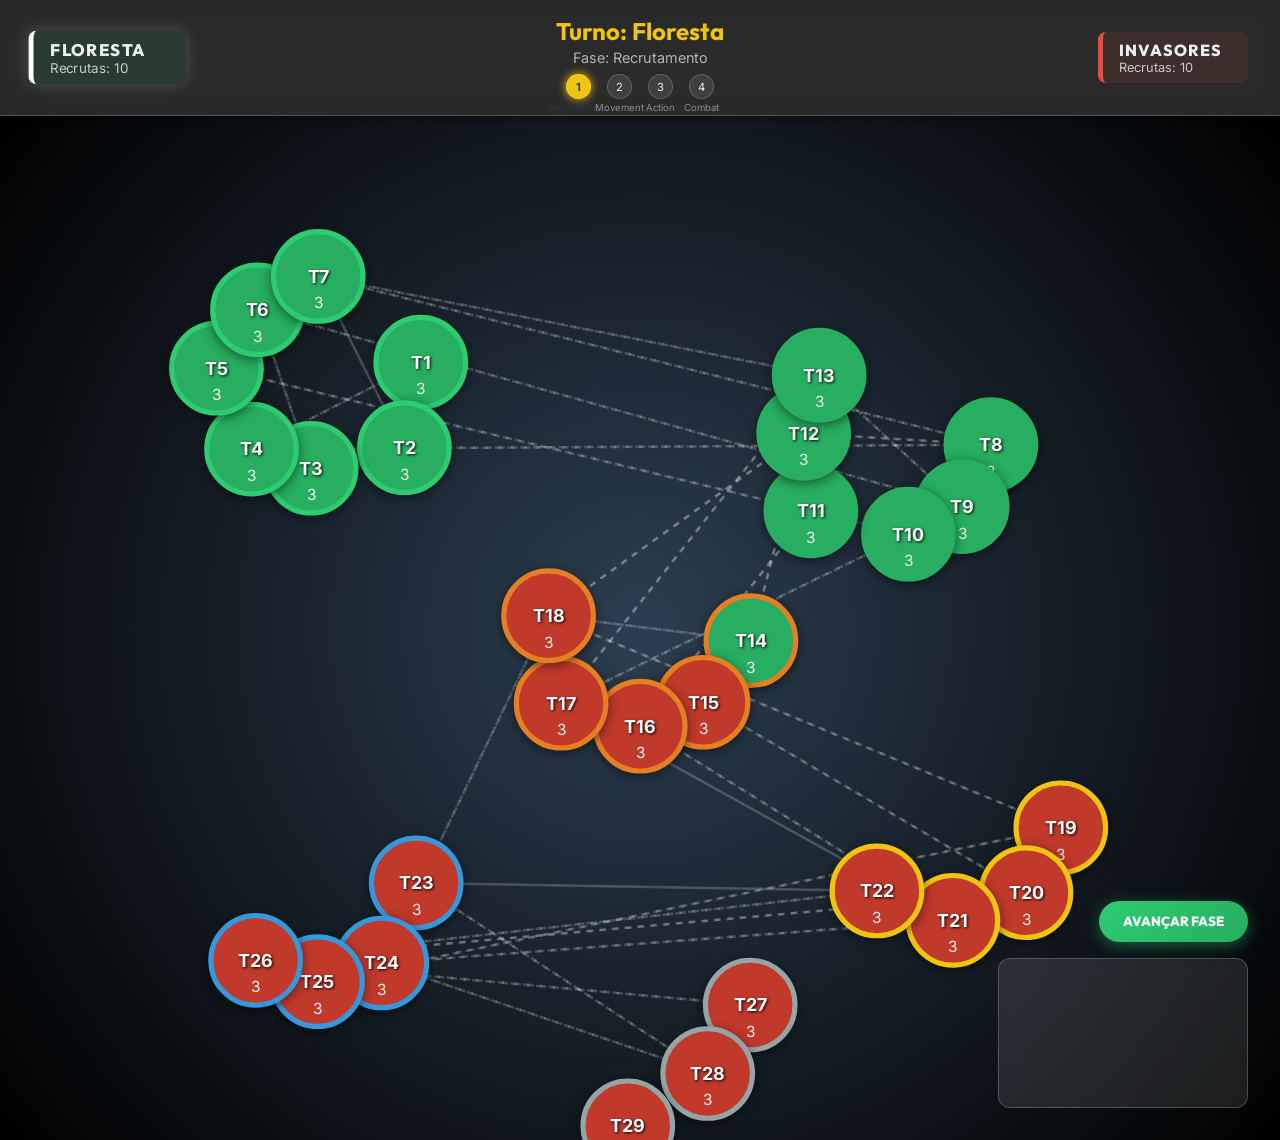
==== docs/index.html @ 579e7820 "sv vegra" ====
<!DOCTYPE html>
<html lang="pt-BR">
<head>
    <meta charset="UTF-8">
    <meta name="viewport" content="width=device-width, initial-scale=1.0">
    <title>GDD - O Desafio da Floresta vs. Invasores</title>
    <link rel="stylesheet" href="style.css">
    <link rel="preconnect" href="https://fonts.googleapis.com">
    <link rel="preconnect" href="https://fonts.gstatic.com" crossorigin>
    <link href="https://fonts.googleapis.com/css2?family=Inter:wght@400;700&family=Outfit:wght@500;800&display=swap" rel="stylesheet">
</head>
<body>
    <div id="game-container">
        <!-- Header: Turn & Phase Stats -->
        <header id="game-header">
            <div class="faction-banner forest">
                <span class="faction-name">Floresta</span>
                <span class="faction-resources" id="forest-resources">Recrutas: 0</span>
            </div>
            
            <div id="turn-indicator">
                <h1 id="current-faction">Turno: Floresta</h1>
                <p id="current-phase">Fase: Recrutamento</p>
                <div id="phase-stepper">
                    <span class="step active" data-phase="Recruitment">1</span>
                    <span class="step" data-phase="Movement">2</span>
                    <span class="step" data-phase="Action">3</span>
                    <span class="step" data-phase="Combat">4</span>
                </div>
            </div>

            <div class="faction-banner invaders">
                <span class="faction-name">Invasores</span>
                <span class="faction-resources" id="invader-resources">Recrutas: 0</span>
            </div>
        </header>

        <!-- Main Board Area -->
        <main id="board-area">
            <svg id="game-map" viewBox="0 0 1000 800" preserveAspectRatio="xMidYMid meet">
                <!-- SVG map content will be generated by JS or defined here -->
                <defs>
                    <filter id="shadow">
                        <feDropShadow dx="0" dy="2" stdDeviation="3" flood-opacity="0.3"/>
                    </filter>
                    <linearGradient id="amazon-grad" x1="0%" y1="0%" x2="100%" y2="100%">
                        <stop offset="0%" style="stop-color:#2ecc71;stop-opacity:1" />
                        <stop offset="100%" style="stop-color:#27ae60;stop-opacity:1" />
                    </linearGradient>
                </defs>
                <g id="territory-connections"></g>
                <g id="territories-layer"></g>
                <g id="stats-layer"></g>
            </svg>

            <!-- Control Panel Overlays -->
            <div id="ui-overlay">
                <button id="scorched-earth-btn" class="primary-btn invader hidden">Extração de Madeira</button>
                <button id="next-phase-btn" class="primary-btn">Avançar Fase</button>
                <div id="action-log"></div>
            </div>
        </main>

        <!-- Dice Tray -->
        <aside id="dice-tray" class="hidden">
            <div class="dice-container">
                <div id="player-dice" class="dice-group"></div>
                <div id="enemy-dice" class="dice-group"></div>
            </div>
            <button id="roll-dice-btn" class="roll-btn">Rolar Dados</button>
        </aside>

        <!-- Modals for Cards, Quiz, Combat -->
        <div id="modal-container" class="modal-backdrop hidden">
            <div class="modal-content">
                <header class="modal-header">
                    <h2 id="modal-title">Evento Especial</h2>
                </header>
                <div id="modal-body"></div>
                <footer class="modal-footer">
                    <button id="modal-close-btn" class="modal-btn">Fechar</button>
                </footer>
            </div>
        </div>
    </div>

    <!-- Script imports -->
    <script src="gameState.js" type="module"></script>
    <script src="mapLogic.js" type="module"></script>
    <script src="combatSystem.js" type="module"></script>
    <script src="cardEvents.js" type="module"></script>
    <script src="main.js" type="module"></script>
</body>
</html>
---- docs/style.css ----
:root {
    --forest-primary: #2ecc71;
    --forest-secondary: #27ae60;
    --invader-primary: #e74c3c;
    --invader-secondary: #c0392b;
    --bg-dark: #121212;
    --bg-glass: rgba(255, 255, 255, 0.1);
    --border-glass: rgba(255, 255, 255, 0.2);
    --accent: #f1c40f;
    --text-light: #ecf0f1;
    --text-dark: #2c3e50;
    --shadow: 0 4px 6px rgba(0, 0, 0, 0.3);
    --amazon-color: #2ecc71;
    --atlantic-color: #27ae60;
    --cerrado-color: #e67e22;
    --caatinga-color: #f1c40f;
    --pantanal-color: #3498db;
    --rocky-color: #95a5a6;
}

* {
    box-sizing: border-box;
    margin: 0;
    padding: 0;
}

body {
    background-color: var(--bg-dark);
    color: var(--text-light);
    font-family: 'Inter', sans-serif;
    overflow: hidden;
    height: 100vh;
    width: 100vw;
}

h1, h2 {
    font-family: 'Outfit', sans-serif;
}

#game-container {
    display: grid;
    grid-template-rows: auto 1fr auto;
    height: 100%;
}

/* Header & Turn Info */
#game-header {
    background: var(--bg-glass);
    backdrop-filter: blur(10px);
    border-bottom: 1px solid var(--border-glass);
    display: flex;
    justify-content: space-between;
    align-items: center;
    padding: 1rem 2rem;
    z-index: 100;
    box-shadow: var(--shadow);
}

.faction-banner {
    display: flex;
    flex-direction: column;
    padding: 0.5rem 1rem;
    border-radius: 8px;
    width: 150px;
    transition: all 0.3s ease;
}

.faction-banner.forest { border-left: 5px solid var(--forest-primary); background: rgba(46, 204, 113, 0.1); }
.faction-banner.invaders { border-left: 5px solid var(--invader-primary); background: rgba(231, 76, 60, 0.1); }

.faction-banner.active {
    transform: scale(1.05);
    box-shadow: 0 0 15px rgba(255,255,255,0.2);
    border-color: #fff;
}

.faction-name { font-weight: 800; font-family: 'Outfit'; text-transform: uppercase; letter-spacing: 1px; }
.faction-resources { font-size: 0.8rem; opacity: 0.8; }

#turn-indicator {
    text-align: center;
    flex-grow: 1;
}

#current-faction { font-size: 1.5rem; color: var(--accent); margin-bottom: 0.2rem; }
#current-phase { font-size: 0.9rem; font-weight: normal; opacity: 0.7; }

#phase-stepper {
    display: flex;
    justify-content: center;
    gap: 1rem;
    margin-top: 0.5rem;
}

.step {
    width: 25px;
    height: 25px;
    border-radius: 50%;
    background: var(--bg-glass);
    border: 1px solid var(--border-glass);
    display: flex;
    align-items: center;
    justify-content: center;
    font-size: 0.7rem;
    position: relative;
    cursor: default;
}

.step.active {
    background: var(--accent);
    color: var(--text-dark);
    font-weight: bold;
    box-shadow: 0 0 10px var(--accent);
}

.step::after {
    content: attr(data-phase);
    position: absolute;
    bottom: -15px;
    font-size: 0.6rem;
    white-space: nowrap;
    opacity: 0.5;
}

/* Map Area */
#board-area {
    position: relative;
    width: 100%;
    height: 100%;
    background: radial-gradient(circle, #2c3e50, #000);
}

#game-map {
    width: 100%;
    height: 100%;
    display: block;
}

.territory {
    transition: all 0.2s ease;
    cursor: pointer;
    filter: drop-shadow(0 2px 4px rgba(0,0,0,0.5));
}

.territory:hover {
    transform: scale(1.02);
    filter: drop-shadow(0 4px 8px rgba(0,0,0,0.7));
}

.territory-label {
    fill: white;
    font-size: 14px;
    font-weight: bold;
    text-shadow: 1px 1px 3px rgba(0,0,0,1);
    pointer-events: none;
}

.territory-count {
    font-size: 12px;
    fill: #ecf0f1;
    pointer-events: none;
}

.connection-line {
    fill: none;
    stroke: rgba(255,255,255,0.2);
    stroke-width: 2;
    stroke-dasharray: 5, 5;
}

/* UI Overlay */
#ui-overlay {
    position: absolute;
    bottom: 2rem;
    right: 2rem;
    display: flex;
    flex-direction: column;
    gap: 1rem;
    align-items: flex-end;
}

.primary-btn {
    background: linear-gradient(135deg, var(--forest-primary), var(--forest-secondary));
    border: none;
    color: white;
    padding: 0.8rem 1.5rem;
    border-radius: 50px;
    font-weight: 800;
    font-family: 'Outfit';
    cursor: pointer;
    box-shadow: 0 4px 15px rgba(46, 204, 113, 0.4);
    transition: all 0.3s ease;
    text-transform: uppercase;
}

.primary-btn:hover {
    transform: translateY(-3px);
    box-shadow: 0 6px 20px rgba(46, 204, 113, 0.6);
}

.primary-btn.invader {
    background: linear-gradient(135deg, var(--invader-primary), var(--invader-secondary));
    box-shadow: 0 4px 15px rgba(231, 76, 60, 0.4);
}

#action-log {
    background: var(--bg-glass);
    border: 1px solid var(--border-glass);
    border-radius: 12px;
    padding: 1rem;
    width: 250px;
    height: 150px;
    overflow-y: auto;
    font-size: 0.85rem;
    backdrop-filter: blur(5px);
}

.log-entry { margin-bottom: 0.5rem; border-bottom: 1px solid rgba(255,255,255,0.05); padding-bottom: 0.2rem; }

/* Modals */
.modal-backdrop {
    position: fixed;
    top: 0;
    left: 0;
    width: 100vw;
    height: 100vh;
    background: rgba(0, 0, 0, 0.85);
    display: flex;
    align-items: center;
    justify-content: center;
    z-index: 1000;
}

.modal-content {
    background: #1e272e;
    border: 2px solid var(--accent);
    border-radius: 20px;
    padding: 2rem;
    max-width: 500px;
    width: 90%;
    box-shadow: 0 0 50px rgba(241, 196, 15, 0.2);
    text-align: center;
}

.modal-header h2 { font-size: 2rem; margin-bottom: 1rem; color: var(--accent); }
.modal-body { margin-bottom: 2rem; line-height: 1.6; }
.modal-footer button { padding: 0.8rem 2rem; border-radius: 10px; border: none; background: var(--accent); font-weight: bold; cursor: pointer; }

/* Dice tray */
#dice-tray {
    position: absolute;
    top: 50%;
    left: 50%;
    transform: translate(-50%, -50%);
    background: rgba(0,0,0,0.9);
    padding: 3rem;
    border-radius: 30px;
    display: flex;
    flex-direction: column;
    gap: 2rem;
    z-index: 1000;
}

.dice-container { display: flex; gap: 3rem; }
.dice-group { display: flex; gap: 1rem; }
.die {
    width: 60px;
    height: 60px;
    background: white;
    color: black;
    border-radius: 10px;
    display: flex;
    align-items: center;
    justify-content: center;
    font-size: 2rem;
    font-weight: 800;
    box-shadow: 0 4px 0 #bdc3c7;
}

.die.forest { background: var(--forest-primary); color: white; }
.die.invader { background: var(--invader-primary); color: white; }

.hidden { display: none !important; }

/* Biome Styles */
.biome-amazon { fill: var(--amazon-color); stroke: var(--forest-primary); stroke-width: 4; }
.biome-atlantic { fill: var(--atlantic-color); stroke: var(--forest-secondary); stroke-width: 3; }
.biome-cerrado { fill: var(--cerrado-color); stroke: #d35400; stroke-width: 2; }
.biome-caatinga { fill: var(--caatinga-color); stroke: #f39c12; stroke-width: 2; }
.biome-pantanal { fill: var(--pantanal-color); stroke: #2980b9; stroke-width: 4; }
.biome-rocky { fill: var(--rocky-color); stroke: #7f8c8d; stroke-width: 3; }
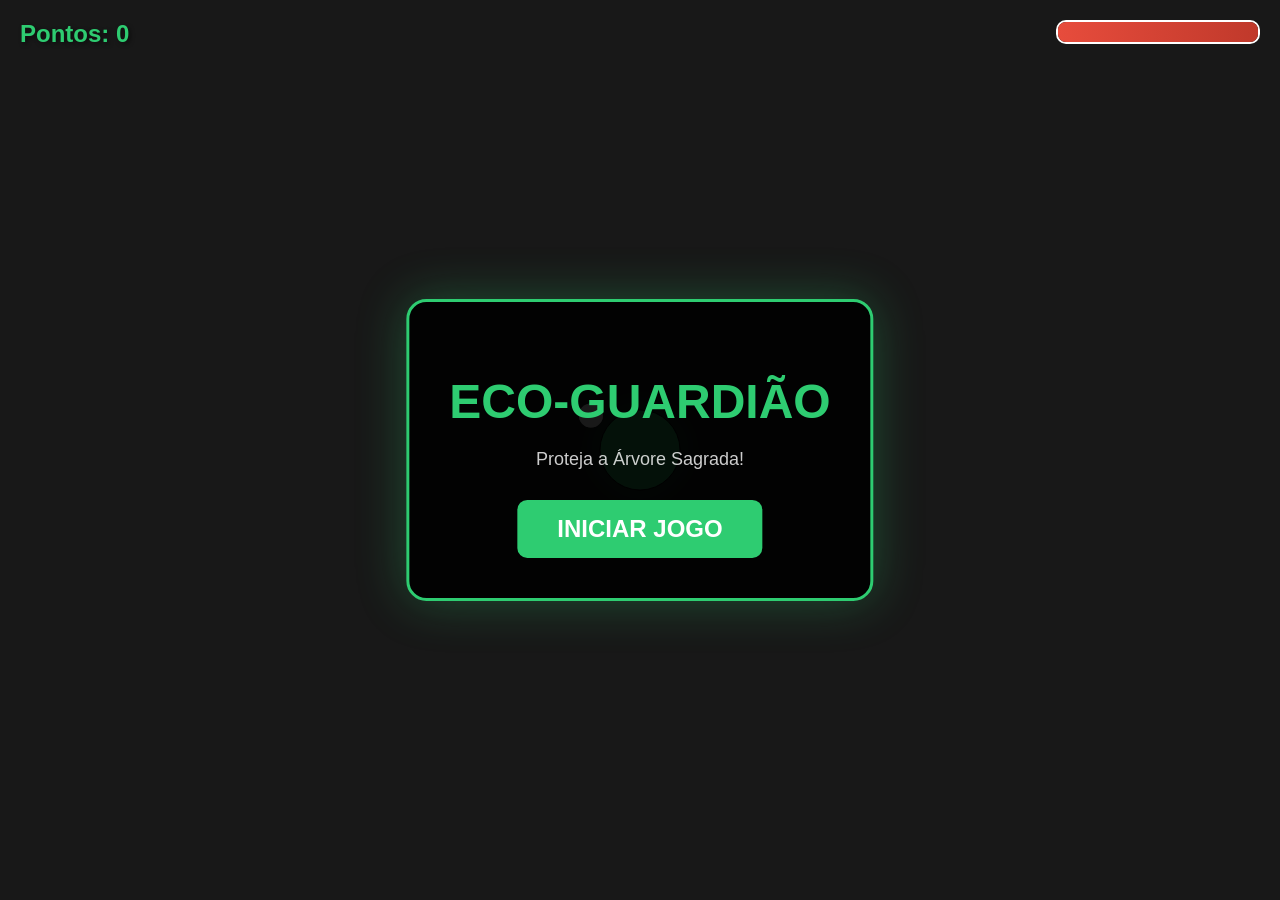
==== commit 70585206: "dfjhf" ====
--- a/docs/index.html
+++ b/docs/index.html
@@ -3,92 +3,23 @@
 <head>
     <meta charset="UTF-8">
     <meta name="viewport" content="width=device-width, initial-scale=1.0">
-    <title>GDD - O Desafio da Floresta vs. Invasores</title>
+    <title>Eco-Guardião: Defesa da Floresta</title>
     <link rel="stylesheet" href="style.css">
-    <link rel="preconnect" href="https://fonts.googleapis.com">
-    <link rel="preconnect" href="https://fonts.gstatic.com" crossorigin>
-    <link href="https://fonts.googleapis.com/css2?family=Inter:wght@400;700&family=Outfit:wght@500;800&display=swap" rel="stylesheet">
 </head>
 <body>
-    <div id="game-container">
-        <!-- Header: Turn & Phase Stats -->
-        <header id="game-header">
-            <div class="faction-banner forest">
-                <span class="faction-name">Floresta</span>
-                <span class="faction-resources" id="forest-resources">Recrutas: 0</span>
-            </div>
-            
-            <div id="turn-indicator">
-                <h1 id="current-faction">Turno: Floresta</h1>
-                <p id="current-phase">Fase: Recrutamento</p>
-                <div id="phase-stepper">
-                    <span class="step active" data-phase="Recruitment">1</span>
-                    <span class="step" data-phase="Movement">2</span>
-                    <span class="step" data-phase="Action">3</span>
-                    <span class="step" data-phase="Combat">4</span>
-                </div>
-            </div>
-
-            <div class="faction-banner invaders">
-                <span class="faction-name">Invasores</span>
-                <span class="faction-resources" id="invader-resources">Recrutas: 0</span>
-            </div>
-        </header>
-
-        <!-- Main Board Area -->
-        <main id="board-area">
-            <svg id="game-map" viewBox="0 0 1000 800" preserveAspectRatio="xMidYMid meet">
-                <!-- SVG map content will be generated by JS or defined here -->
-                <defs>
-                    <filter id="shadow">
-                        <feDropShadow dx="0" dy="2" stdDeviation="3" flood-opacity="0.3"/>
-                    </filter>
-                    <linearGradient id="amazon-grad" x1="0%" y1="0%" x2="100%" y2="100%">
-                        <stop offset="0%" style="stop-color:#2ecc71;stop-opacity:1" />
-                        <stop offset="100%" style="stop-color:#27ae60;stop-opacity:1" />
-                    </linearGradient>
-                </defs>
-                <g id="territory-connections"></g>
-                <g id="territories-layer"></g>
-                <g id="stats-layer"></g>
-            </svg>
-
-            <!-- Control Panel Overlays -->
-            <div id="ui-overlay">
-                <button id="scorched-earth-btn" class="primary-btn invader hidden">Extração de Madeira</button>
-                <button id="next-phase-btn" class="primary-btn">Avançar Fase</button>
-                <div id="action-log"></div>
-            </div>
-        </main>
-
-        <!-- Dice Tray -->
-        <aside id="dice-tray" class="hidden">
-            <div class="dice-container">
-                <div id="player-dice" class="dice-group"></div>
-                <div id="enemy-dice" class="dice-group"></div>
-            </div>
-            <button id="roll-dice-btn" class="roll-btn">Rolar Dados</button>
-        </aside>
-
-        <!-- Modals for Cards, Quiz, Combat -->
-        <div id="modal-container" class="modal-backdrop hidden">
-            <div class="modal-content">
-                <header class="modal-header">
-                    <h2 id="modal-title">Evento Especial</h2>
-                </header>
-                <div id="modal-body"></div>
-                <footer class="modal-footer">
-                    <button id="modal-close-btn" class="modal-btn">Fechar</button>
-                </footer>
-            </div>
-        </div>
+    <div id="game-ui">
+        <div id="score">Pontos: 0</div>
+        <div id="health-bar"><div id="health-fill"></div></div>
     </div>
 
-    <!-- Script imports -->
-    <script src="gameState.js" type="module"></script>
-    <script src="mapLogic.js" type="module"></script>
-    <script src="combatSystem.js" type="module"></script>
-    <script src="cardEvents.js" type="module"></script>
-    <script src="main.js" type="module"></script>
+    <canvas id="gameCanvas"></canvas>
+
+    <div id="overlay">
+        <h1 id="title">ECO-GUARDIÃO</h1>
+        <p id="message">Proteja a Árvore Sagrada!</p>
+        <button id="start-btn">INICIAR JOGO</button>
+    </div>
+
+    <script src="script.js"></script>
 </body>
 </html>
--- a/docs/style.css
+++ b/docs/style.css
@@ -1,291 +1,77 @@
-:root {
-    --forest-primary: #2ecc71;
-    --forest-secondary: #27ae60;
-    --invader-primary: #e74c3c;
-    --invader-secondary: #c0392b;
-    --bg-dark: #121212;
-    --bg-glass: rgba(255, 255, 255, 0.1);
-    --border-glass: rgba(255, 255, 255, 0.2);
-    --accent: #f1c40f;
-    --text-light: #ecf0f1;
-    --text-dark: #2c3e50;
-    --shadow: 0 4px 6px rgba(0, 0, 0, 0.3);
-    --amazon-color: #2ecc71;
-    --atlantic-color: #27ae60;
-    --cerrado-color: #e67e22;
-    --caatinga-color: #f1c40f;
-    --pantanal-color: #3498db;
-    --rocky-color: #95a5a6;
+body, html {
+    margin: 0;
+    padding: 0;
+    overflow: hidden;
+    background-color: #1a1a1a;
+    font-family: 'Segoe UI', Tahoma, Geneva, Verdana, sans-serif;
+    color: white;
 }
 
-* {
-    box-sizing: border-box;
-    margin: 0;
-    padding: 0;
-}
-
-body {
-    background-color: var(--bg-dark);
-    color: var(--text-light);
-    font-family: 'Inter', sans-serif;
-    overflow: hidden;
-    height: 100vh;
-    width: 100vw;
-}
-
-h1, h2 {
-    font-family: 'Outfit', sans-serif;
-}
-
-#game-container {
-    display: grid;
-    grid-template-rows: auto 1fr auto;
-    height: 100%;
-}
-
-/* Header & Turn Info */
-#game-header {
-    background: var(--bg-glass);
-    backdrop-filter: blur(10px);
-    border-bottom: 1px solid var(--border-glass);
-    display: flex;
-    justify-content: space-between;
-    align-items: center;
-    padding: 1rem 2rem;
-    z-index: 100;
-    box-shadow: var(--shadow);
-}
-
-.faction-banner {
-    display: flex;
-    flex-direction: column;
-    padding: 0.5rem 1rem;
-    border-radius: 8px;
-    width: 150px;
-    transition: all 0.3s ease;
-}
-
-.faction-banner.forest { border-left: 5px solid var(--forest-primary); background: rgba(46, 204, 113, 0.1); }
-.faction-banner.invaders { border-left: 5px solid var(--invader-primary); background: rgba(231, 76, 60, 0.1); }
-
-.faction-banner.active {
-    transform: scale(1.05);
-    box-shadow: 0 0 15px rgba(255,255,255,0.2);
-    border-color: #fff;
-}
-
-.faction-name { font-weight: 800; font-family: 'Outfit'; text-transform: uppercase; letter-spacing: 1px; }
-.faction-resources { font-size: 0.8rem; opacity: 0.8; }
-
-#turn-indicator {
-    text-align: center;
-    flex-grow: 1;
-}
-
-#current-faction { font-size: 1.5rem; color: var(--accent); margin-bottom: 0.2rem; }
-#current-phase { font-size: 0.9rem; font-weight: normal; opacity: 0.7; }
-
-#phase-stepper {
-    display: flex;
-    justify-content: center;
-    gap: 1rem;
-    margin-top: 0.5rem;
-}
-
-.step {
-    width: 25px;
-    height: 25px;
-    border-radius: 50%;
-    background: var(--bg-glass);
-    border: 1px solid var(--border-glass);
-    display: flex;
-    align-items: center;
-    justify-content: center;
-    font-size: 0.7rem;
-    position: relative;
-    cursor: default;
-}
-
-.step.active {
-    background: var(--accent);
-    color: var(--text-dark);
-    font-weight: bold;
-    box-shadow: 0 0 10px var(--accent);
-}
-
-.step::after {
-    content: attr(data-phase);
-    position: absolute;
-    bottom: -15px;
-    font-size: 0.6rem;
-    white-space: nowrap;
-    opacity: 0.5;
-}
-
-/* Map Area */
-#board-area {
-    position: relative;
-    width: 100%;
-    height: 100%;
-    background: radial-gradient(circle, #2c3e50, #000);
-}
-
-#game-map {
-    width: 100%;
-    height: 100%;
+#gameCanvas {
     display: block;
 }
 
-.territory {
-    transition: all 0.2s ease;
-    cursor: pointer;
-    filter: drop-shadow(0 2px 4px rgba(0,0,0,0.5));
+#game-ui {
+    position: absolute;
+    top: 20px;
+    left: 20px;
+    right: 20px;
+    display: flex;
+    justify-content: space-between;
+    pointer-events: none;
+    z-index: 100;
 }
 
-.territory:hover {
-    transform: scale(1.02);
-    filter: drop-shadow(0 4px 8px rgba(0,0,0,0.7));
+#score {
+    font-size: 24px;
+    font-weight: bold;
+    color: #2ecc71;
+    text-shadow: 2px 2px 4px rgba(0,0,0,0.5);
 }
 
-.territory-label {
-    fill: white;
-    font-size: 14px;
-    font-weight: bold;
-    text-shadow: 1px 1px 3px rgba(0,0,0,1);
-    pointer-events: none;
+#health-bar {
+    width: 200px;
+    height: 20px;
+    background: #444;
+    border-radius: 10px;
+    overflow: hidden;
+    border: 2px solid white;
 }
 
-.territory-count {
-    font-size: 12px;
-    fill: #ecf0f1;
-    pointer-events: none;
+#health-fill {
+    width: 100%;
+    height: 100%;
+    background: linear-gradient(90deg, #e74c3c, #c0392b);
+    transition: width 0.3s ease;
 }
 
-.connection-line {
-    fill: none;
-    stroke: rgba(255,255,255,0.2);
-    stroke-width: 2;
-    stroke-dasharray: 5, 5;
-}
-
-/* UI Overlay */
-#ui-overlay {
-    position: absolute;
-    bottom: 2rem;
-    right: 2rem;
-    display: flex;
-    flex-direction: column;
-    gap: 1rem;
-    align-items: flex-end;
-}
-
-.primary-btn {
-    background: linear-gradient(135deg, var(--forest-primary), var(--forest-secondary));
-    border: none;
-    color: white;
-    padding: 0.8rem 1.5rem;
-    border-radius: 50px;
-    font-weight: 800;
-    font-family: 'Outfit';
-    cursor: pointer;
-    box-shadow: 0 4px 15px rgba(46, 204, 113, 0.4);
-    transition: all 0.3s ease;
-    text-transform: uppercase;
-}
-
-.primary-btn:hover {
-    transform: translateY(-3px);
-    box-shadow: 0 6px 20px rgba(46, 204, 113, 0.6);
-}
-
-.primary-btn.invader {
-    background: linear-gradient(135deg, var(--invader-primary), var(--invader-secondary));
-    box-shadow: 0 4px 15px rgba(231, 76, 60, 0.4);
-}
-
-#action-log {
-    background: var(--bg-glass);
-    border: 1px solid var(--border-glass);
-    border-radius: 12px;
-    padding: 1rem;
-    width: 250px;
-    height: 150px;
-    overflow-y: auto;
-    font-size: 0.85rem;
-    backdrop-filter: blur(5px);
-}
-
-.log-entry { margin-bottom: 0.5rem; border-bottom: 1px solid rgba(255,255,255,0.05); padding-bottom: 0.2rem; }
-
-/* Modals */
-.modal-backdrop {
-    position: fixed;
-    top: 0;
-    left: 0;
-    width: 100vw;
-    height: 100vh;
-    background: rgba(0, 0, 0, 0.85);
-    display: flex;
-    align-items: center;
-    justify-content: center;
-    z-index: 1000;
-}
-
-.modal-content {
-    background: #1e272e;
-    border: 2px solid var(--accent);
-    border-radius: 20px;
-    padding: 2rem;
-    max-width: 500px;
-    width: 90%;
-    box-shadow: 0 0 50px rgba(241, 196, 15, 0.2);
-    text-align: center;
-}
-
-.modal-header h2 { font-size: 2rem; margin-bottom: 1rem; color: var(--accent); }
-.modal-body { margin-bottom: 2rem; line-height: 1.6; }
-.modal-footer button { padding: 0.8rem 2rem; border-radius: 10px; border: none; background: var(--accent); font-weight: bold; cursor: pointer; }
-
-/* Dice tray */
-#dice-tray {
+#overlay {
     position: absolute;
     top: 50%;
     left: 50%;
     transform: translate(-50%, -50%);
+    text-align: center;
     background: rgba(0,0,0,0.9);
-    padding: 3rem;
-    border-radius: 30px;
-    display: flex;
-    flex-direction: column;
-    gap: 2rem;
-    z-index: 1000;
+    padding: 40px;
+    border-radius: 20px;
+    border: 3px solid #2ecc71;
+    z-index: 200;
+    box-shadow: 0 0 50px rgba(46, 204, 113, 0.3);
 }
 
-.dice-container { display: flex; gap: 3rem; }
-.dice-group { display: flex; gap: 1rem; }
-.die {
-    width: 60px;
-    height: 60px;
-    background: white;
-    color: black;
+#title { font-size: 48px; color: #2ecc71; margin-bottom: 20px; text-transform: uppercase; }
+#message { font-size: 18px; margin-bottom: 30px; opacity: 0.8; }
+
+#start-btn {
+    padding: 15px 40px;
+    font-size: 24px;
+    background: #2ecc71;
+    color: white;
+    border: none;
     border-radius: 10px;
-    display: flex;
-    align-items: center;
-    justify-content: center;
-    font-size: 2rem;
-    font-weight: 800;
-    box-shadow: 0 4px 0 #bdc3c7;
+    cursor: pointer;
+    font-weight: bold;
+    transition: all 0.3s ease;
 }
 
-.die.forest { background: var(--forest-primary); color: white; }
-.die.invader { background: var(--invader-primary); color: white; }
-
-.hidden { display: none !important; }
-
-/* Biome Styles */
-.biome-amazon { fill: var(--amazon-color); stroke: var(--forest-primary); stroke-width: 4; }
-.biome-atlantic { fill: var(--atlantic-color); stroke: var(--forest-secondary); stroke-width: 3; }
-.biome-cerrado { fill: var(--cerrado-color); stroke: #d35400; stroke-width: 2; }
-.biome-caatinga { fill: var(--caatinga-color); stroke: #f39c12; stroke-width: 2; }
-.biome-pantanal { fill: var(--pantanal-color); stroke: #2980b9; stroke-width: 4; }
-.biome-rocky { fill: var(--rocky-color); stroke: #7f8c8d; stroke-width: 3; }
+#start-btn:hover { background: #27ae60; transform: scale(1.1); }
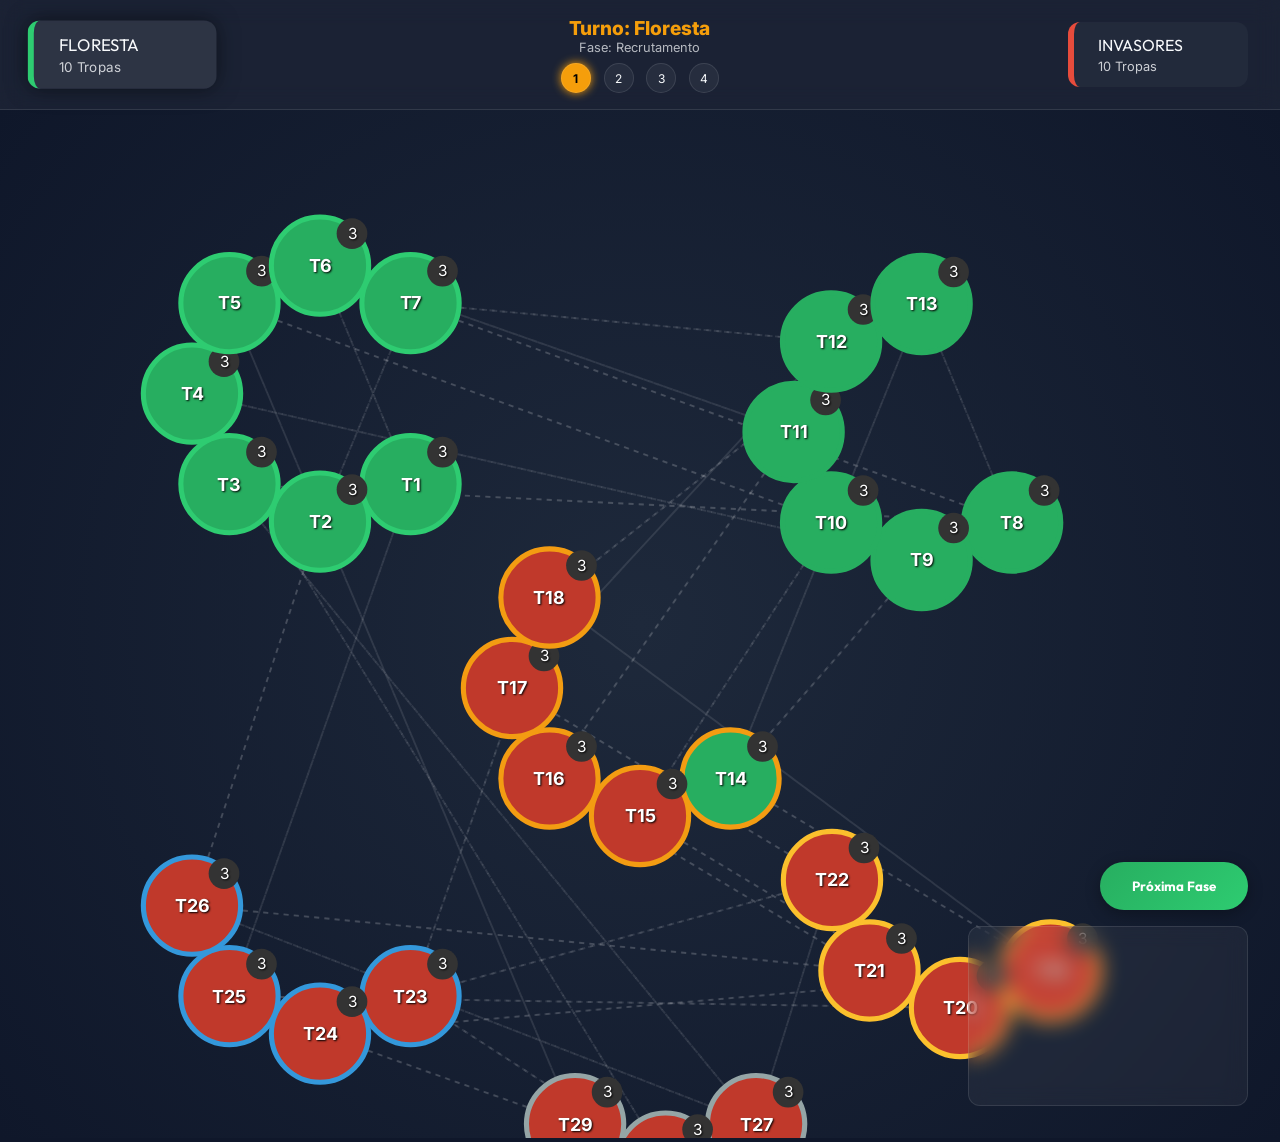
==== commit 09b33276: "fwag" ====
--- a/docs/index.html
+++ b/docs/index.html
@@ -3,21 +3,65 @@
 <head>
     <meta charset="UTF-8">
     <meta name="viewport" content="width=device-width, initial-scale=1.0">
-    <title>Eco-Guardião: Defesa da Floresta</title>
+    <title>Biomas em Guerra: Floresta vs Invasores</title>
     <link rel="stylesheet" href="style.css">
+    <link rel="preconnect" href="https://fonts.googleapis.com">
+    <link rel="preconnect" href="https://fonts.gstatic.com" crossorigin>
+    <link href="https://fonts.googleapis.com/css2?family=Inter:wght@400;700&family=Outfit:wght@500;800&display=swap" rel="stylesheet">
 </head>
 <body>
-    <div id="game-ui">
-        <div id="score">Pontos: 0</div>
-        <div id="health-bar"><div id="health-fill"></div></div>
-    </div>
+    <div id="game-container">
+        <!-- HUD Superior -->
+        <header id="game-header">
+            <div class="faction-card forest" id="forest-hud">
+                <span class="faction-label">Floresta</span>
+                <span class="resource-count" id="forest-res">10 Tropas</span>
+            </div>
+            
+            <div id="phase-control">
+                <div id="turn-display">Turno: <span id="current-faction">Floresta</span></div>
+                <div id="phase-display">Fase: <span id="current-phase">Recrutamento</span></div>
+                <div id="phase-steps">
+                    <div class="step active" data-id="RECRUIT">1</div>
+                    <div class="step" data-id="MOVE">2</div>
+                    <div class="step" data-id="EVENT">3</div>
+                    <div class="step" data-id="COMBAT">4</div>
+                </div>
+            </div>
 
-    <canvas id="gameCanvas"></canvas>
+            <div class="faction-card invaders" id="invader-hud">
+                <span class="faction-label">Invasores</span>
+                <span class="resource-count" id="invader-res">10 Tropas</span>
+            </div>
+        </header>
 
-    <div id="overlay">
-        <h1 id="title">ECO-GUARDIÃO</h1>
-        <p id="message">Proteja a Árvore Sagrada!</p>
-        <button id="start-btn">INICIAR JOGO</button>
+        <!-- Área do Mapa -->
+        <main id="board-area">
+            <svg id="game-map" viewBox="0 0 1000 800" preserveAspectRatio="xMidYMid meet">
+                <g id="links-layer"></g>
+                <g id="territories-layer"></g>
+            </svg>
+
+            <!-- Painel de Ações -->
+            <div id="action-panel">
+                <div id="move-dice" class="dice-box hidden">
+                    <span id="dice-val">?</span>
+                    <p>Movimentos</p>
+                </div>
+                <button id="next-btn" class="main-btn">Próxima Fase</button>
+                <button id="special-btn" class="main-btn invader hidden">Extração de Madeira</button>
+                <div id="log"></div>
+            </div>
+        </main>
+
+        <!-- Modais -->
+        <div id="modal-overlay" class="hidden">
+            <div id="modal-content">
+                <h2 id="modal-title">Evento</h2>
+                <div id="modal-body"></div>
+                <button id="modal-close" class="modal-btn">Fechar</button>
+            </div>
+        </div>
     </div>
 
     <script src="script.js"></script>
--- a/docs/style.css
+++ b/docs/style.css
@@ -1,77 +1,128 @@
-body, html {
-    margin: 0;
-    padding: 0;
-    overflow: hidden;
-    background-color: #1a1a1a;
-    font-family: 'Segoe UI', Tahoma, Geneva, Verdana, sans-serif;
-    color: white;
+:root {
+    --forest: #2ecc71;
+    --forest-dark: #27ae60;
+    --invader: #e74c3c;
+    --invader-dark: #c0392b;
+    --bg: #0f172a;
+    --glass: rgba(255, 255, 255, 0.05);
+    --border: rgba(255, 255, 255, 0.1);
+    --accent: #f59e0b;
+    --txt: #f8fafc;
 }
 
-#gameCanvas {
-    display: block;
+* { box-sizing: border-box; margin: 0; padding: 0; }
+body {
+    background-color: var(--bg);
+    color: var(--txt);
+    font-family: 'Inter', sans-serif;
+    overflow: hidden;
+    height: 100vh;
+    width: 100vw;
 }
 
-#game-ui {
-    position: absolute;
-    top: 20px;
-    left: 20px;
-    right: 20px;
+h1, h2, .faction-label { font-family: 'Outfit', sans-serif; text-transform: uppercase; }
+
+#game-container { display: grid; grid-template-rows: auto 1fr; height: 100%; }
+
+/* Header & HUD */
+#game-header {
+    background: var(--glass);
+    backdrop-filter: blur(12px);
+    border-bottom: 1px solid var(--border);
+    padding: 1rem 2rem;
     display: flex;
     justify-content: space-between;
-    pointer-events: none;
+    align-items: center;
     z-index: 100;
 }
 
-#score {
-    font-size: 24px;
-    font-weight: bold;
-    color: #2ecc71;
-    text-shadow: 2px 2px 4px rgba(0,0,0,0.5);
-}
-
-#health-bar {
-    width: 200px;
-    height: 20px;
-    background: #444;
-    border-radius: 10px;
-    overflow: hidden;
-    border: 2px solid white;
-}
-
-#health-fill {
-    width: 100%;
-    height: 100%;
-    background: linear-gradient(90deg, #e74c3c, #c0392b);
-    transition: width 0.3s ease;
-}
-
-#overlay {
-    position: absolute;
-    top: 50%;
-    left: 50%;
-    transform: translate(-50%, -50%);
-    text-align: center;
-    background: rgba(0,0,0,0.9);
-    padding: 40px;
-    border-radius: 20px;
-    border: 3px solid #2ecc71;
-    z-index: 200;
-    box-shadow: 0 0 50px rgba(46, 204, 113, 0.3);
-}
-
-#title { font-size: 48px; color: #2ecc71; margin-bottom: 20px; text-transform: uppercase; }
-#message { font-size: 18px; margin-bottom: 30px; opacity: 0.8; }
-
-#start-btn {
-    padding: 15px 40px;
-    font-size: 24px;
-    background: #2ecc71;
-    color: white;
-    border: none;
-    border-radius: 10px;
-    cursor: pointer;
-    font-weight: bold;
+.faction-card {
+    padding: 0.8rem 1.5rem;
+    border-radius: 12px;
+    border-left: 6px solid #666;
+    background: rgba(255,255,255,0.03);
+    min-width: 180px;
     transition: all 0.3s ease;
 }
 
-#start-btn:hover { background: #27ae60; transform: scale(1.1); }
+.faction-card.forest { border-color: var(--forest); }
+.faction-card.invaders { border-color: var(--invader); }
+.faction-card.active { transform: scale(1.05); background: rgba(255,255,255,0.08); box-shadow: 0 0 20px rgba(0,0,0,0.5); }
+
+.resource-count { display: block; font-size: 0.8rem; opacity: 0.8; margin-top: 4px; }
+
+#phase-control { text-align: center; }
+#turn-display { font-size: 1.2rem; font-weight: 800; color: var(--accent); }
+#phase-display { font-size: 0.8rem; opacity: 0.7; margin-bottom: 8px; }
+
+#phase-steps { display: flex; gap: 0.8rem; justify-content: center; }
+.step {
+    width: 30px; height: 30px; border-radius: 50%;
+    background: var(--glass); border: 1px solid var(--border);
+    display: flex; align-items: center; justify-content: center;
+    font-size: 0.75rem; transition: all 0.3s;
+}
+.step.active { background: var(--accent); color: #000; font-weight: bold; box-shadow: 0 0 10px var(--accent); }
+
+/* Map Area */
+#board-area { position: relative; background: radial-gradient(circle at center, #1e293b, #0f172a); }
+#game-map { width: 100%; height: 100%; }
+
+.territory { cursor: pointer; transition: transform 0.2s; transition: stroke-width 0.2s; }
+.territory:hover { transform: scale(1.02); filter: brightness(1.2); }
+.territory.selected circle { stroke: #fff; stroke-width: 8; }
+
+.biome-label { fill: white; font-weight: bold; pointer-events: none; font-size: 14px; text-shadow: 1px 1px 2px #000; }
+.troop-label { fill: #fff; font-size: 12px; pointer-events: none; text-shadow: 1px 1px 2px #000; }
+
+.link { stroke: rgba(255,255,255,0.1); stroke-width: 1.5; stroke-dasharray: 4, 4; }
+
+/* Control Panel */
+#action-panel {
+    position: absolute; bottom: 2rem; right: 2rem;
+    display: flex; flex-direction: column; gap: 1rem; align-items: flex-end;
+}
+
+.main-btn {
+    padding: 1rem 2rem; border-radius: 50px; border: none;
+    font-family: 'Outfit'; font-weight: bold; color: white;
+    cursor: pointer; box-shadow: 0 4px 15px rgba(0,0,0,0.3); transition: 0.2s;
+}
+#next-btn { background: linear-gradient(135deg, var(--forest-dark), var(--forest)); }
+#next-btn.invader { background: linear-gradient(135deg, var(--invader-dark), var(--invader)); }
+#next-btn:active { transform: scale(0.95); }
+
+#special-btn { background: linear-gradient(135deg, #444, #222); border: 1px solid #666; }
+
+#log {
+    width: 280px; height: 180px; background: var(--glass);
+    border: 1px solid var(--border); border-radius: 12px;
+    padding: 0.8rem; overflow-y: auto; font-size: 0.8rem; color: #cbd5e1;
+    backdrop-filter: blur(10px);
+}
+.log-item { margin-bottom: 0.4rem; border-bottom: 1px solid rgba(255,255,255,0.05); padding-bottom: 2px; }
+
+#move-dice {
+    background: #fff; color: #000; border-radius: 10px; width: 60px; height: 60px;
+    display: flex; flex-direction: column; align-items: center; justify-content: center;
+    font-family: 'Outfit'; border: 2px solid var(--accent);
+}
+#dice-val { font-size: 1.5rem; font-weight: 800; }
+#move-dice p { font-size: 0.5rem; text-transform: uppercase; }
+
+/* Modal */
+#modal-overlay {
+    position: fixed; top: 0; left: 0; width: 100%; height: 100%;
+    background: rgba(0,0,0,0.8); z-index: 1000;
+    display: flex; align-items: center; justify-content: center;
+}
+#modal-content {
+    background: #1e293b; border: 2px solid var(--accent); border-radius: 20px;
+    padding: 2.5rem; max-width: 450px; width: 90%; text-align: center;
+}
+.modal-btn {
+    margin-top: 2rem; padding: 0.8rem 2.5rem; background: var(--accent); 
+    border: none; border-radius: 8px; font-weight: bold; cursor: pointer;
+}
+
+.hidden { display: none !important; }
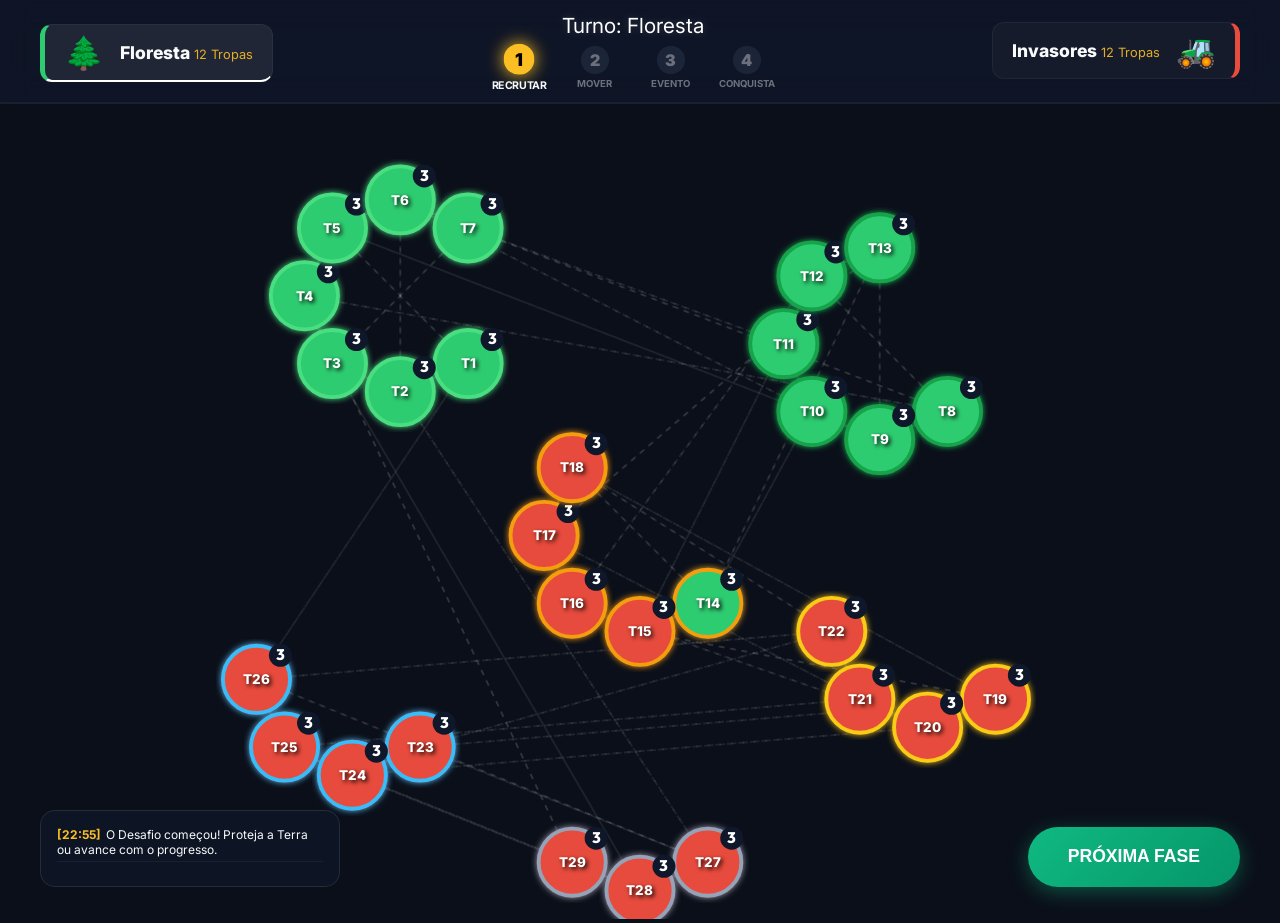
==== commit ae1e8355: "GA" ====
--- a/docs/index.html
+++ b/docs/index.html
@@ -3,7 +3,7 @@
 <head>
     <meta charset="UTF-8">
     <meta name="viewport" content="width=device-width, initial-scale=1.0">
-    <title>Biomas em Guerra: Floresta vs Invasores</title>
+    <title>Biomas em Guerra: Floresta vs Invasores (PRO)</title>
     <link rel="stylesheet" href="style.css">
     <link rel="preconnect" href="https://fonts.googleapis.com">
     <link rel="preconnect" href="https://fonts.gstatic.com" crossorigin>
@@ -11,55 +11,102 @@
 </head>
 <body>
     <div id="game-container">
-        <!-- HUD Superior -->
+        <!-- HUD Premium -->
         <header id="game-header">
-            <div class="faction-card forest" id="forest-hud">
-                <span class="faction-label">Floresta</span>
-                <span class="resource-count" id="forest-res">10 Tropas</span>
+            <div class="faction-panel forest" id="forest-hud">
+                <div class="faction-icon">🌲</div>
+                <div class="faction-info">
+                    <span class="faction-label">Floresta</span>
+                    <span class="resource-count" id="forest-res">10 Tropas</span>
+                </div>
             </div>
             
-            <div id="phase-control">
-                <div id="turn-display">Turno: <span id="current-faction">Floresta</span></div>
-                <div id="phase-display">Fase: <span id="current-phase">Recrutamento</span></div>
-                <div id="phase-steps">
-                    <div class="step active" data-id="RECRUIT">1</div>
-                    <div class="step" data-id="MOVE">2</div>
-                    <div class="step" data-id="EVENT">3</div>
-                    <div class="step" data-id="COMBAT">4</div>
+            <div id="phase-stepper">
+                <div id="turn-title">Turno: <span id="current-faction">Floresta</span></div>
+                <div class="steps-row">
+                    <div class="step-box" data-id="RECRUIT">
+                        <span class="step-num">1</span>
+                        <span class="step-name">Recrutar</span>
+                    </div>
+                    <div class="step-box" data-id="MOVE">
+                        <span class="step-num">2</span>
+                        <span class="step-name">Mover</span>
+                    </div>
+                    <div class="step-box" data-id="EVENT">
+                        <span class="step-num">3</span>
+                        <span class="step-name">Evento</span>
+                    </div>
+                    <div class="step-box" data-id="COMBAT">
+                        <span class="step-num">4</span>
+                        <span class="step-name">Conquista</span>
+                    </div>
                 </div>
             </div>
 
-            <div class="faction-card invaders" id="invader-hud">
-                <span class="faction-label">Invasores</span>
-                <span class="resource-count" id="invader-res">10 Tropas</span>
+            <div class="faction-panel invaders" id="invader-hud">
+                <div class="faction-info align-right">
+                    <span class="faction-label">Invasores</span>
+                    <span class="resource-count" id="invader-res">10 Tropas</span>
+                </div>
+                <div class="faction-icon">🚜</div>
             </div>
         </header>
 
-        <!-- Área do Mapa -->
-        <main id="board-area">
-            <svg id="game-map" viewBox="0 0 1000 800" preserveAspectRatio="xMidYMid meet">
+        <!-- Board -->
+        <main id="board">
+            <svg id="game-map" viewBox="0 0 1000 850" preserveAspectRatio="xMidYMid meet">
+                <defs>
+                   <filter id="glow">
+                        <feGaussianBlur stdDeviation="3.5" result="coloredBlur"/>
+                        <feMerge><feMergeNode in="coloredBlur"/><feMergeNode in="SourceGraphic"/></feMerge>
+                    </filter>
+                </defs>
                 <g id="links-layer"></g>
                 <g id="territories-layer"></g>
             </svg>
 
-            <!-- Painel de Ações -->
-            <div id="action-panel">
-                <div id="move-dice" class="dice-box hidden">
-                    <span id="dice-val">?</span>
-                    <p>Movimentos</p>
+            <!-- Floating UI -->
+            <div id="controls">
+                <div id="dice-display" class="hidden">
+                    <div class="dice d6" id="d6-visual">?</div>
+                    <span>Movimentos</span>
                 </div>
-                <button id="next-btn" class="main-btn">Próxima Fase</button>
-                <button id="special-btn" class="main-btn invader hidden">Extração de Madeira</button>
-                <div id="log"></div>
+                <button id="next-btn" class="glow-btn">PRÓXIMA FASE</button>
+                <button id="scorched-btn" class="action-btn hidden">🚜 Extração de Madeira</button>
             </div>
+
+            <div id="console-log"></div>
         </main>
 
-        <!-- Modais -->
-        <div id="modal-overlay" class="hidden">
-            <div id="modal-content">
-                <h2 id="modal-title">Evento</h2>
-                <div id="modal-body"></div>
-                <button id="modal-close" class="modal-btn">Fechar</button>
+        <!-- Battle Tray Overlay -->
+        <div id="battle-overlay" class="hidden">
+            <div class="battle-card">
+                <h2>COMBATE EM <span id="target-name">...</span></h2>
+                <div class="battle-arena">
+                    <div class="combatant forest">
+                        <h3>Floresta</h3>
+                        <div id="forest-dice" class="dice-set"></div>
+                    </div>
+                    <div class="vs">VS</div>
+                    <div class="combatant invaders">
+                        <h3>Invasores</h3>
+                        <div id="invader-dice" class="dice-set"></div>
+                    </div>
+                </div>
+                <div id="battle-result">Clique para rolar!</div>
+                <button id="roll-battle-btn" class="modal-btn">Rolar Dados</button>
+            </div>
+        </div>
+
+        <!-- Cards & Events Modal -->
+        <div id="event-overlay" class="hidden">
+            <div id="event-card">
+                <div id="event-content">
+                    <h2 id="event-title">Evento Sorte ou Revés</h2>
+                    <p id="event-text">Descrição do evento aqui.</p>
+                </div>
+                <div id="quiz-options" class="hidden"></div>
+                <button id="event-close-btn" class="modal-btn">Continuar</button>
             </div>
         </div>
     </div>
--- a/docs/style.css
+++ b/docs/style.css
@@ -1,128 +1,123 @@
 :root {
     --forest: #2ecc71;
-    --forest-dark: #27ae60;
+    --forest-glow: rgba(46, 204, 113, 0.4);
     --invader: #e74c3c;
-    --invader-dark: #c0392b;
-    --bg: #0f172a;
-    --glass: rgba(255, 255, 255, 0.05);
-    --border: rgba(255, 255, 255, 0.1);
-    --accent: #f59e0b;
-    --txt: #f8fafc;
+    --invader-glow: rgba(231, 76, 60, 0.4);
+    --bg: #0b0f19;
+    --card: rgba(30, 41, 59, 0.8);
+    --accent: #fbbf24;
 }
 
 * { box-sizing: border-box; margin: 0; padding: 0; }
 body {
     background-color: var(--bg);
-    color: var(--txt);
+    color: #f8fafc;
     font-family: 'Inter', sans-serif;
     overflow: hidden;
     height: 100vh;
-    width: 100vw;
 }
 
-h1, h2, .faction-label { font-family: 'Outfit', sans-serif; text-transform: uppercase; }
+h1,h2,h3 { font-family: 'Outfit'; text-transform: uppercase; letter-spacing: 1px; }
 
-#game-container { display: grid; grid-template-rows: auto 1fr; height: 100%; }
-
-/* Header & HUD */
+/* HUD Premium */
 #game-header {
-    background: var(--glass);
-    backdrop-filter: blur(12px);
-    border-bottom: 1px solid var(--border);
-    padding: 1rem 2rem;
-    display: flex;
-    justify-content: space-between;
-    align-items: center;
-    z-index: 100;
+    background: rgba(15, 23, 42, 0.8);
+    backdrop-filter: blur(15px);
+    border-bottom: 2px solid rgba(255,255,255,0.05);
+    display: flex; justify-content: space-between; align-items: center;
+    padding: 0.8rem 2.5rem; z-index: 100;
 }
 
-.faction-card {
-    padding: 0.8rem 1.5rem;
-    border-radius: 12px;
-    border-left: 6px solid #666;
-    background: rgba(255,255,255,0.03);
-    min-width: 180px;
-    transition: all 0.3s ease;
+.faction-panel {
+    display: flex; align-items: center; gap: 1rem;
+    padding: 0.5rem 1.2rem; border-radius: 12px;
+    background: rgba(255,255,255,0.03); border: 1px solid rgba(255,255,255,0.05);
+    min-width: 220px; transition: 0.4s;
+}
+.faction-panel.forest { border-left: 5px solid var(--forest); }
+.faction-panel.invaders { border-right: 5px solid var(--invader); }
+.faction-panel.active { background: rgba(255, 255, 255, 0.08); transform: translateY(2px); border-bottom: 2px solid #fff; }
+
+.faction-icon { font-size: 2rem; }
+.faction-label { font-weight: 800; font-size: 1.1rem; }
+.resource-count { font-size: 0.8rem; color: var(--accent); opacity: 0.9; }
+.align-right { text-align: right; }
+
+#phase-stepper { text-align: center; }
+#turn-title { font-size: 1.3rem; margin-bottom: 0.5rem; color: #fff; text-shadow: 0 0 10px rgba(255,255,255,0.2); }
+.steps-row { display: flex; gap: 1rem; }
+
+.step-box {
+    display: flex; flex-direction: column; align-items: center;
+    opacity: 0.4; transition: 0.3s; width: 60px;
+}
+.step-box.active { opacity: 1; transform: scale(1.1); }
+.step-num {
+    width: 28px; height: 28px; background: #334155; border-radius: 50%;
+    display: flex; align-items: center; justify-content: center; font-weight: 900;
+    margin-bottom: 4px; border: 2px solid transparent;
+}
+.step-box.active .step-num { background: var(--accent); color: #000; box-shadow: 0 0 15px var(--accent); }
+.step-name { font-size: 0.6rem; text-transform: uppercase; font-weight: 700; }
+
+/* Board */
+#board { position: relative; height: calc(100vh - 85px); }
+#game-map { width: 100%; height: 100%; }
+
+.territory { cursor: pointer; transition: 0.3s cubic-bezier(0.175, 0.885, 0.32, 1.275); }
+.territory:hover { transform: scale(1.05); filter: brightness(1.2); }
+.territory.selected circle { stroke: gold; stroke-width: 8; stroke-dasharray: 1000; animation: dash 2s linear infinite; }
+.territory.neighbor circle { stroke: rgba(255,255,255,0.6); stroke-width: 5; stroke-dasharray: 5,5; }
+
+.biome-label { fill: #fff; font-weight: 800; font-size: 14px; text-shadow: 2px 2px 4px #000; pointer-events: none; }
+.unit-badge { font-family: 'Outfit'; fill: #fff; font-weight: 800; pointer-events: none; font-size: 16px; }
+
+.line-connect { stroke: rgba(255,255,255,0.08); stroke-width: 2; stroke-dasharray: 6,6; }
+
+/* Controls */
+#controls { position: absolute; bottom: 2rem; right: 2.5rem; display: flex; flex-direction: column; gap: 1rem; align-items: flex-end; }
+.glow-btn {
+    padding: 1.2rem 2.5rem; border-radius: 50px; border: none; background: linear-gradient(135deg, #10b981, #059669);
+    color: white; font-weight: 900; font-size: 1.1rem; cursor: pointer;
+    box-shadow: 0 5px 20px rgba(16, 185, 129, 0.4); text-transform: uppercase;
+}
+.glow-btn.invader { background: linear-gradient(135deg, #ef4444, #dc2626); box-shadow: 0 5px 20px rgba(239, 68, 68, 0.4); }
+
+.action-btn { background: #334155; color: white; padding: 0.8rem 1.5rem; border-radius: 10px; border: 1px solid #475569; cursor: pointer; font-size: 0.8rem; }
+
+#dice-display { display: flex; flex-direction: column; align-items: center; background: #fff; color: #000; padding: 0.5rem; border-radius: 12px; border: 3px solid var(--accent); }
+.dice { font-size: 2rem; font-weight: 900; }
+
+#console-log {
+    position: absolute; bottom: 2rem; left: 2.5rem; width: 300px; max-height: 200px;
+    background: rgba(15, 23, 42, 0.7); border: 1px solid rgba(255,255,255,0.1);
+    border-radius: 15px; padding: 1rem; overflow-y: auto; font-size: 0.75rem; backdrop-filter: blur(10px);
+}
+.msg { margin-bottom: 0.5rem; border-bottom: 1px solid rgba(255,255,255,0.05); padding-bottom: 4px; }
+.msg-title { color: var(--accent); font-weight: bold; margin-right: 5px; }
+
+/* Overlays */
+#battle-overlay, #event-overlay {
+    position: fixed; top: 0; left: 0; width: 100%; height: 100%;
+    background: rgba(0,0,0,0.92); z-index: 1000; display: flex; align-items: center; justify-content: center;
+}
+.battle-card, #event-card {
+    background: #1e293b; border: 2px solid var(--accent); border-radius: 30px;
+    padding: 3rem; width: 90%; max-width: 600px; text-align: center;
+    box-shadow: 0 0 60px rgba(251, 191, 36, 0.2);
 }
 
-.faction-card.forest { border-color: var(--forest); }
-.faction-card.invaders { border-color: var(--invader); }
-.faction-card.active { transform: scale(1.05); background: rgba(255,255,255,0.08); box-shadow: 0 0 20px rgba(0,0,0,0.5); }
+.battle-arena { display: flex; justify-content: space-around; align-items: center; margin: 2rem 0; }
+.vs { font-size: 2rem; font-weight: 900; color: #fff; opacity: 0.5; }
+.dice-set { display: flex; gap: 0.5rem; margin-top: 1rem; justify-content: center; }
+.die { width: 50px; height: 50px; background: white; color: black; border-radius: 8px; display: flex; align-items: center; justify-content: center; font-size: 1.5rem; font-weight: 900; }
+.die.forest { background: var(--forest); color: white; }
+.die.invader { background: var(--invader); color: white; }
 
-.resource-count { display: block; font-size: 0.8rem; opacity: 0.8; margin-top: 4px; }
-
-#phase-control { text-align: center; }
-#turn-display { font-size: 1.2rem; font-weight: 800; color: var(--accent); }
-#phase-display { font-size: 0.8rem; opacity: 0.7; margin-bottom: 8px; }
-
-#phase-steps { display: flex; gap: 0.8rem; justify-content: center; }
-.step {
-    width: 30px; height: 30px; border-radius: 50%;
-    background: var(--glass); border: 1px solid var(--border);
-    display: flex; align-items: center; justify-content: center;
-    font-size: 0.75rem; transition: all 0.3s;
-}
-.step.active { background: var(--accent); color: #000; font-weight: bold; box-shadow: 0 0 10px var(--accent); }
-
-/* Map Area */
-#board-area { position: relative; background: radial-gradient(circle at center, #1e293b, #0f172a); }
-#game-map { width: 100%; height: 100%; }
-
-.territory { cursor: pointer; transition: transform 0.2s; transition: stroke-width 0.2s; }
-.territory:hover { transform: scale(1.02); filter: brightness(1.2); }
-.territory.selected circle { stroke: #fff; stroke-width: 8; }
-
-.biome-label { fill: white; font-weight: bold; pointer-events: none; font-size: 14px; text-shadow: 1px 1px 2px #000; }
-.troop-label { fill: #fff; font-size: 12px; pointer-events: none; text-shadow: 1px 1px 2px #000; }
-
-.link { stroke: rgba(255,255,255,0.1); stroke-width: 1.5; stroke-dasharray: 4, 4; }
-
-/* Control Panel */
-#action-panel {
-    position: absolute; bottom: 2rem; right: 2rem;
-    display: flex; flex-direction: column; gap: 1rem; align-items: flex-end;
-}
-
-.main-btn {
-    padding: 1rem 2rem; border-radius: 50px; border: none;
-    font-family: 'Outfit'; font-weight: bold; color: white;
-    cursor: pointer; box-shadow: 0 4px 15px rgba(0,0,0,0.3); transition: 0.2s;
-}
-#next-btn { background: linear-gradient(135deg, var(--forest-dark), var(--forest)); }
-#next-btn.invader { background: linear-gradient(135deg, var(--invader-dark), var(--invader)); }
-#next-btn:active { transform: scale(0.95); }
-
-#special-btn { background: linear-gradient(135deg, #444, #222); border: 1px solid #666; }
-
-#log {
-    width: 280px; height: 180px; background: var(--glass);
-    border: 1px solid var(--border); border-radius: 12px;
-    padding: 0.8rem; overflow-y: auto; font-size: 0.8rem; color: #cbd5e1;
-    backdrop-filter: blur(10px);
-}
-.log-item { margin-bottom: 0.4rem; border-bottom: 1px solid rgba(255,255,255,0.05); padding-bottom: 2px; }
-
-#move-dice {
-    background: #fff; color: #000; border-radius: 10px; width: 60px; height: 60px;
-    display: flex; flex-direction: column; align-items: center; justify-content: center;
-    font-family: 'Outfit'; border: 2px solid var(--accent);
-}
-#dice-val { font-size: 1.5rem; font-weight: 800; }
-#move-dice p { font-size: 0.5rem; text-transform: uppercase; }
-
-/* Modal */
-#modal-overlay {
-    position: fixed; top: 0; left: 0; width: 100%; height: 100%;
-    background: rgba(0,0,0,0.8); z-index: 1000;
-    display: flex; align-items: center; justify-content: center;
-}
-#modal-content {
-    background: #1e293b; border: 2px solid var(--accent); border-radius: 20px;
-    padding: 2.5rem; max-width: 450px; width: 90%; text-align: center;
-}
-.modal-btn {
-    margin-top: 2rem; padding: 0.8rem 2.5rem; background: var(--accent); 
-    border: none; border-radius: 8px; font-weight: bold; cursor: pointer;
-}
+#quiz-options { display: grid; grid-template-columns: 1fr 1fr; gap: 1rem; margin-top: 2rem; }
+.quiz-btn { padding: 1rem; background: #334155; border: 1px solid #475569; border-radius: 8px; color: white; cursor: pointer; transition: 0.2s; }
+.quiz-btn:hover { background: var(--accent); color: #000; }
 
 .hidden { display: none !important; }
+
+@keyframes dash { from { stroke-dashoffset: 1000; } to { stroke-dashoffset: 0; } }
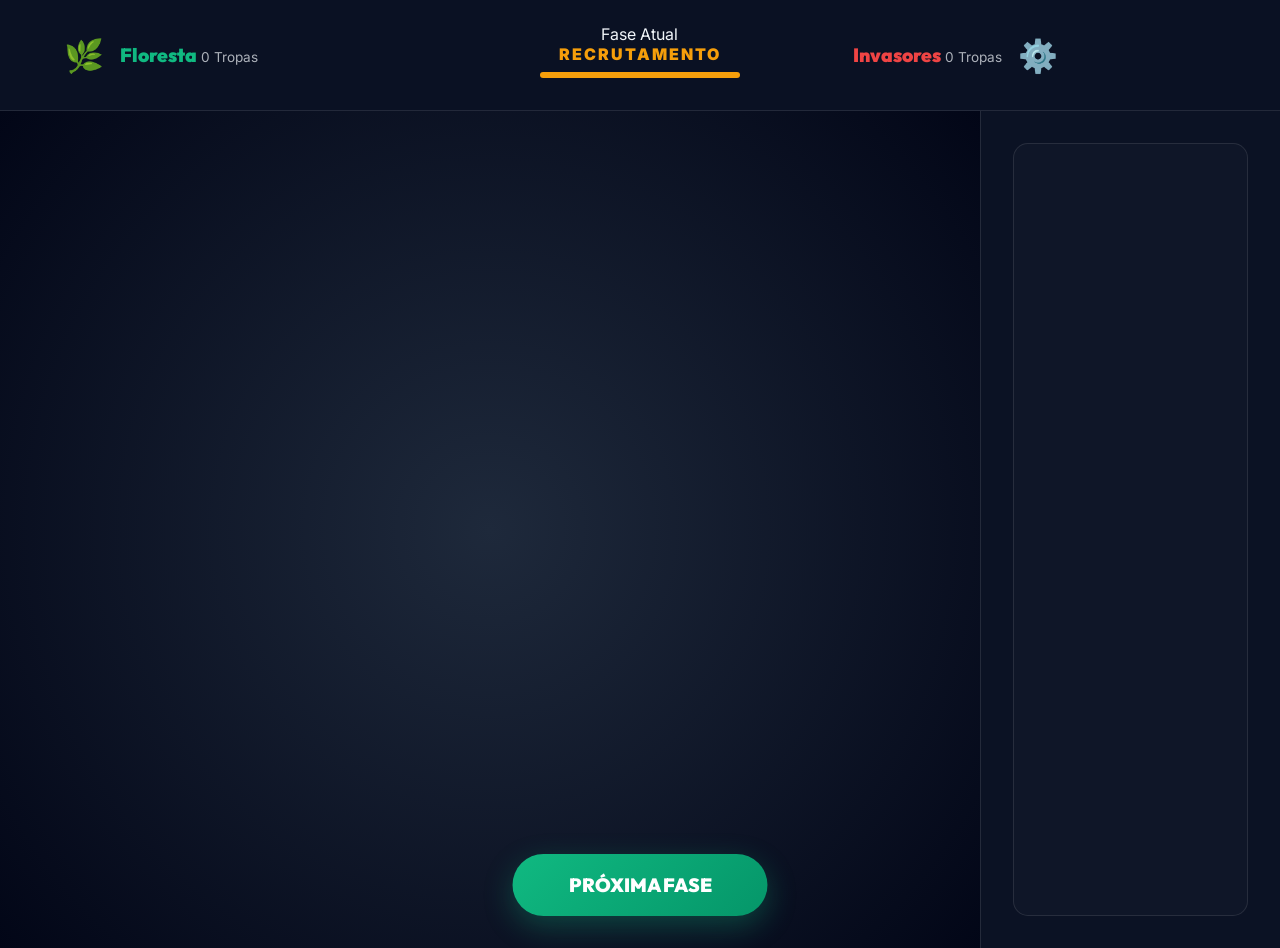
==== commit 892a5422: "HD" ====
--- a/docs/index.html
+++ b/docs/index.html
@@ -3,110 +3,102 @@
 <head>
     <meta charset="UTF-8">
     <meta name="viewport" content="width=device-width, initial-scale=1.0">
-    <title>Biomas em Guerra: Floresta vs Invasores (PRO)</title>
+    <title>Biomas em Guerra | Estratégia Digital</title>
     <link rel="stylesheet" href="style.css">
-    <link rel="preconnect" href="https://fonts.googleapis.com">
-    <link rel="preconnect" href="https://fonts.gstatic.com" crossorigin>
-    <link href="https://fonts.googleapis.com/css2?family=Inter:wght@400;700&family=Outfit:wght@500;800&display=swap" rel="stylesheet">
+    <link href="https://fonts.googleapis.com/css2?family=Outfit:wght@400;700;900&family=Inter:wght@300;400;700&display=swap" rel="stylesheet">
 </head>
 <body>
-    <div id="game-container">
-        <!-- HUD Premium -->
-        <header id="game-header">
-            <div class="faction-panel forest" id="forest-hud">
-                <div class="faction-icon">🌲</div>
-                <div class="faction-info">
-                    <span class="faction-label">Floresta</span>
-                    <span class="resource-count" id="forest-res">10 Tropas</span>
-                </div>
-            </div>
-            
-            <div id="phase-stepper">
-                <div id="turn-title">Turno: <span id="current-faction">Floresta</span></div>
-                <div class="steps-row">
-                    <div class="step-box" data-id="RECRUIT">
-                        <span class="step-num">1</span>
-                        <span class="step-name">Recrutar</span>
-                    </div>
-                    <div class="step-box" data-id="MOVE">
-                        <span class="step-num">2</span>
-                        <span class="step-name">Mover</span>
-                    </div>
-                    <div class="step-box" data-id="EVENT">
-                        <span class="step-num">3</span>
-                        <span class="step-name">Evento</span>
-                    </div>
-                    <div class="step-box" data-id="COMBAT">
-                        <span class="step-num">4</span>
-                        <span class="step-name">Conquista</span>
-                    </div>
+    <div id="app">
+        <!-- Banner de Transição -->
+        <div id="turn-banner" class="hidden">
+            <h1 id="banner-text">TURNO DA FLORESTA</h1>
+        </div>
+
+        <!-- HUD Superior -->
+        <header id="hud-top">
+            <div class="faction forest" id="stat-forest">
+                <div class="icon">🌿</div>
+                <div class="data">
+                    <span class="name">Floresta</span>
+                    <span class="reserve" id="res-forest">0 Tropas</span>
                 </div>
             </div>
 
-            <div class="faction-panel invaders" id="invader-hud">
-                <div class="faction-info align-right">
-                    <span class="faction-label">Invasores</span>
-                    <span class="resource-count" id="invader-res">10 Tropas</span>
+            <div id="game-status">
+                <div id="timer-label">Fase Atual</div>
+                <div id="phase-name">RECRUTAMENTO</div>
+                <div class="progress-bar">
+                    <div class="progress-fill" id="phase-progress"></div>
                 </div>
-                <div class="faction-icon">🚜</div>
+            </div>
+
+            <div class="faction invaders" id="stat-invaders">
+                <div class="data text-right">
+                    <span class="name">Invasores</span>
+                    <span class="reserve" id="res-invaders">0 Tropas</span>
+                </div>
+                <div class="icon">⚙️</div>
             </div>
         </header>
 
-        <!-- Board -->
-        <main id="board">
-            <svg id="game-map" viewBox="0 0 1000 850" preserveAspectRatio="xMidYMid meet">
-                <defs>
-                   <filter id="glow">
-                        <feGaussianBlur stdDeviation="3.5" result="coloredBlur"/>
-                        <feMerge><feMergeNode in="coloredBlur"/><feMergeNode in="SourceGraphic"/></feMerge>
-                    </filter>
-                </defs>
-                <g id="links-layer"></g>
-                <g id="territories-layer"></g>
-            </svg>
-
-            <!-- Floating UI -->
-            <div id="controls">
-                <div id="dice-display" class="hidden">
-                    <div class="dice d6" id="d6-visual">?</div>
-                    <span>Movimentos</span>
-                </div>
-                <button id="next-btn" class="glow-btn">PRÓXIMA FASE</button>
-                <button id="scorched-btn" class="action-btn hidden">🚜 Extração de Madeira</button>
+        <!-- Área do Mapa -->
+        <main id="game-view">
+            <div id="map-container">
+                <svg id="svg-map" viewBox="0 0 1000 850">
+                    <g id="layer-links"></g>
+                    <g id="layer-nodes"></g>
+                </svg>
             </div>
 
-            <div id="console-log"></div>
+            <!-- Painel de Detalhes -->
+            <aside id="info-panel">
+                <div id="selection-card" class="glass hidden">
+                    <h3 id="sel-name">Amazônia 1</h3>
+                    <p id="sel-biome">Bioma: Amazônia</p>
+                    <div class="stats">
+                        <span>🛡️ <b id="sel-troops">3</b></span>
+                        <span id="sel-bonus">Bonus: Mov / 2</span>
+                    </div>
+                    <button id="btn-action" class="action-btn">Ação</button>
+                </div>
+                
+                <div id="log-box" class="glass">
+                    <div id="log-content"></div>
+                </div>
+            </aside>
+
+            <!-- Botão de Próxima Fase -->
+            <button id="btn-next" class="glow-btn">PRÓXIMA FASE</button>
         </main>
 
-        <!-- Battle Tray Overlay -->
-        <div id="battle-overlay" class="hidden">
-            <div class="battle-card">
-                <h2>COMBATE EM <span id="target-name">...</span></h2>
-                <div class="battle-arena">
-                    <div class="combatant forest">
-                        <h3>Floresta</h3>
-                        <div id="forest-dice" class="dice-set"></div>
+        <!-- Modal de Combate -->
+        <div id="battle-modal" class="modal hidden">
+            <div class="modal-card battle">
+                <h2>O ATAQUE COMEÇOU!</h2>
+                <div class="battle-grid">
+                    <div class="side forest">
+                        <div class="units" id="bat-att-units"></div>
+                        <div class="dice-set" id="dice-att"></div>
                     </div>
                     <div class="vs">VS</div>
-                    <div class="combatant invaders">
-                        <h3>Invasores</h3>
-                        <div id="invader-dice" class="dice-set"></div>
+                    <div class="side invaders">
+                        <div class="units" id="bat-def-units"></div>
+                        <div class="dice-set" id="dice-def"></div>
                     </div>
                 </div>
-                <div id="battle-result">Clique para rolar!</div>
-                <button id="roll-battle-btn" class="modal-btn">Rolar Dados</button>
+                <div id="battle-msg">Gire os dados!</div>
+                <button id="btn-roll" class="modal-btn">Rolar Dados</button>
             </div>
         </div>
 
-        <!-- Cards & Events Modal -->
-        <div id="event-overlay" class="hidden">
-            <div id="event-card">
-                <div id="event-content">
-                    <h2 id="event-title">Evento Sorte ou Revés</h2>
-                    <p id="event-text">Descrição do evento aqui.</p>
-                </div>
+        <!-- Modal de Evento -->
+        <div id="event-modal" class="modal hidden">
+            <div class="modal-card event">
+                <h2 id="ev-title">Sorte ou Revés</h2>
+                <div id="ev-image">🎁</div>
+                <p id="ev-text">Você encontrou um novo recurso!</p>
                 <div id="quiz-options" class="hidden"></div>
-                <button id="event-close-btn" class="modal-btn">Continuar</button>
+                <button id="btn-ev-confirm" class="modal-btn">Entendido</button>
             </div>
         </div>
     </div>
--- a/docs/style.css
+++ b/docs/style.css
@@ -1,123 +1,108 @@
 :root {
-    --forest: #2ecc71;
-    --forest-glow: rgba(46, 204, 113, 0.4);
-    --invader: #e74c3c;
-    --invader-glow: rgba(231, 76, 60, 0.4);
-    --bg: #0b0f19;
-    --card: rgba(30, 41, 59, 0.8);
-    --accent: #fbbf24;
+    --forest: #10b981;
+    --invader: #ef4444;
+    --bg-dark: #020617;
+    --accent: #f59e0b;
+    --glass: rgba(15, 23, 42, 0.7);
+    --border: rgba(255, 255, 255, 0.1);
 }
 
 * { box-sizing: border-box; margin: 0; padding: 0; }
 body {
-    background-color: var(--bg);
-    color: #f8fafc;
+    background: var(--bg-dark);
+    color: #f1f5f9;
     font-family: 'Inter', sans-serif;
+    height: 100vh;
     overflow: hidden;
-    height: 100vh;
 }
 
-h1,h2,h3 { font-family: 'Outfit'; text-transform: uppercase; letter-spacing: 1px; }
+#app { display: flex; flex-direction: column; height: 100%; position: relative; }
 
-/* HUD Premium */
-#game-header {
-    background: rgba(15, 23, 42, 0.8);
-    backdrop-filter: blur(15px);
-    border-bottom: 2px solid rgba(255,255,255,0.05);
-    display: flex; justify-content: space-between; align-items: center;
-    padding: 0.8rem 2.5rem; z-index: 100;
+/* Transição de Turno */
+#turn-banner {
+    position: fixed; inset: 0; background: rgba(0,0,0,0.9);
+    display: flex; align-items: center; justify-content: center;
+    z-index: 2000; transition: 0.5s;
+}
+#turn-banner h1 { font-size: 5rem; font-family: 'Outfit'; animation: slideIn 0.8s forwards; }
+
+/* HUD Top */
+#hud-top {
+    display: grid; grid-template-columns: 1fr 1fr 1fr;
+    padding: 1.5rem 3rem; background: var(--glass);
+    backdrop-filter: blur(15px); border-bottom: 1px solid var(--border);
 }
 
-.faction-panel {
-    display: flex; align-items: center; gap: 1rem;
-    padding: 0.5rem 1.2rem; border-radius: 12px;
-    background: rgba(255,255,255,0.03); border: 1px solid rgba(255,255,255,0.05);
-    min-width: 220px; transition: 0.4s;
-}
-.faction-panel.forest { border-left: 5px solid var(--forest); }
-.faction-panel.invaders { border-right: 5px solid var(--invader); }
-.faction-panel.active { background: rgba(255, 255, 255, 0.08); transform: translateY(2px); border-bottom: 2px solid #fff; }
+.faction { display: flex; align-items: center; gap: 1rem; padding: 0.5rem 1rem; border-radius: 12px; transition: 0.3s; }
+.faction.active { background: rgba(255,255,255,0.05); box-shadow: 0 0 20px rgba(0,0,0,0.3); }
+.faction.forest .name { color: var(--forest); }
+.faction.invaders .name { color: var(--invader); }
+.faction .icon { font-size: 2rem; }
+.name { font-weight: 900; font-size: 1.2rem; font-family: 'Outfit'; }
+.reserve { font-size: 0.85rem; opacity: 0.7; }
+.text-right { text-align: right; }
 
-.faction-icon { font-size: 2rem; }
-.faction-label { font-weight: 800; font-size: 1.1rem; }
-.resource-count { font-size: 0.8rem; color: var(--accent); opacity: 0.9; }
-.align-right { text-align: right; }
-
-#phase-stepper { text-align: center; }
-#turn-title { font-size: 1.3rem; margin-bottom: 0.5rem; color: #fff; text-shadow: 0 0 10px rgba(255,255,255,0.2); }
-.steps-row { display: flex; gap: 1rem; }
-
-.step-box {
-    display: flex; flex-direction: column; align-items: center;
-    opacity: 0.4; transition: 0.3s; width: 60px;
-}
-.step-box.active { opacity: 1; transform: scale(1.1); }
-.step-num {
-    width: 28px; height: 28px; background: #334155; border-radius: 50%;
-    display: flex; align-items: center; justify-content: center; font-weight: 900;
-    margin-bottom: 4px; border: 2px solid transparent;
-}
-.step-box.active .step-num { background: var(--accent); color: #000; box-shadow: 0 0 15px var(--accent); }
-.step-name { font-size: 0.6rem; text-transform: uppercase; font-weight: 700; }
+#game-status { text-align: center; }
+#phase-name { font-weight: 900; font-size: 1rem; color: var(--accent); letter-spacing: 2px; }
+.progress-bar { width: 200px; height: 6px; background: rgba(0,0,0,0.3); margin: 8px auto; border-radius: 10px; overflow: hidden; }
+.progress-fill { height: 100%; background: var(--accent); transition: 0.5s; }
 
 /* Board */
-#board { position: relative; height: calc(100vh - 85px); }
-#game-map { width: 100%; height: 100%; }
+#game-view { flex: 1; display: grid; grid-template-columns: 1fr 300px; position: relative; }
+#map-container { position: relative; overflow: hidden; background: radial-gradient(circle at center, #1e293b, #020617); }
 
-.territory { cursor: pointer; transition: 0.3s cubic-bezier(0.175, 0.885, 0.32, 1.275); }
-.territory:hover { transform: scale(1.05); filter: brightness(1.2); }
-.territory.selected circle { stroke: gold; stroke-width: 8; stroke-dasharray: 1000; animation: dash 2s linear infinite; }
-.territory.neighbor circle { stroke: rgba(255,255,255,0.6); stroke-width: 5; stroke-dasharray: 5,5; }
+.territory circle { cursor: pointer; transition: 0.3s cubic-bezier(0.4, 0, 0.2, 1); }
+.territory:hover circle { transform: scale(1.1); filter: drop-shadow(0 0 10px rgba(255,255,255,0.3)); }
+.selected circle { stroke: #fff !important; stroke-width: 6 !important; r: 35 !important; }
+.neighbor circle { stroke: rgba(255,255,255,0.4); stroke-width: 4; stroke-dasharray: 5,5; }
 
-.biome-label { fill: #fff; font-weight: 800; font-size: 14px; text-shadow: 2px 2px 4px #000; pointer-events: none; }
-.unit-badge { font-family: 'Outfit'; fill: #fff; font-weight: 800; pointer-events: none; font-size: 16px; }
+.label-node { fill: #fff; font-size: 14px; font-weight: 800; pointer-events: none; text-shadow: 0 0 5px #000; }
+.label-troops { fill: #fff; font-size: 12px; pointer-events: none; }
 
-.line-connect { stroke: rgba(255,255,255,0.08); stroke-width: 2; stroke-dasharray: 6,6; }
+.link { stroke: rgba(255,255,255,0.08); stroke-width: 2; transition: 0.3s; }
+.link.active { stroke: var(--accent); stroke-width: 3; stroke-dasharray: none; opacity: 0.5; }
 
-/* Controls */
-#controls { position: absolute; bottom: 2rem; right: 2.5rem; display: flex; flex-direction: column; gap: 1rem; align-items: flex-end; }
-.glow-btn {
-    padding: 1.2rem 2.5rem; border-radius: 50px; border: none; background: linear-gradient(135deg, #10b981, #059669);
-    color: white; font-weight: 900; font-size: 1.1rem; cursor: pointer;
-    box-shadow: 0 5px 20px rgba(16, 185, 129, 0.4); text-transform: uppercase;
+/* Panels */
+#info-panel {
+    background: var(--glass); border-left: 1px solid var(--border);
+    padding: 2rem; display: flex; flex-direction: column; gap: 1.5rem;
 }
-.glow-btn.invader { background: linear-gradient(135deg, #ef4444, #dc2626); box-shadow: 0 5px 20px rgba(239, 68, 68, 0.4); }
+.glass { background: rgba(255,255,255,0.02); border: 1px solid var(--border); border-radius: 15px; padding: 1.2rem; }
 
-.action-btn { background: #334155; color: white; padding: 0.8rem 1.5rem; border-radius: 10px; border: 1px solid #475569; cursor: pointer; font-size: 0.8rem; }
+#selection-card { animation: fadeIn 0.3s forwards; }
+#sel-name { font-size: 1.8rem; margin-bottom: 0.5rem; }
+.stats { display: flex; gap: 1rem; font-size: 1.2rem; margin: 1rem 0; }
+.action-btn { width: 100%; padding: 0.8rem; background: #fff; color: #000; border: none; border-radius: 8px; font-weight: 800; cursor: pointer; }
 
-#dice-display { display: flex; flex-direction: column; align-items: center; background: #fff; color: #000; padding: 0.5rem; border-radius: 12px; border: 3px solid var(--accent); }
-.dice { font-size: 2rem; font-weight: 900; }
+#log-box { flex: 1; overflow-y: auto; font-size: 0.8rem; color: #94a3b8; }
+.log-item { padding: 5px 0; border-bottom: 1px solid rgba(255,255,255,0.05); }
 
-#console-log {
-    position: absolute; bottom: 2rem; left: 2.5rem; width: 300px; max-height: 200px;
-    background: rgba(15, 23, 42, 0.7); border: 1px solid rgba(255,255,255,0.1);
-    border-radius: 15px; padding: 1rem; overflow-y: auto; font-size: 0.75rem; backdrop-filter: blur(10px);
+#btn-next {
+    position: absolute; bottom: 2rem; left: 50%; transform: translateX(-50%);
+    padding: 1.2rem 3.5rem; border-radius: 50px; border: none;
+    font-weight: 900; font-size: 1.2rem; font-family: 'Outfit';
+    background: linear-gradient(135deg, var(--forest), #059669); color: white;
+    cursor: pointer; box-shadow: 0 10px 30px rgba(16, 185, 129, 0.3); transition: 0.3s;
 }
-.msg { margin-bottom: 0.5rem; border-bottom: 1px solid rgba(255,255,255,0.05); padding-bottom: 4px; }
-.msg-title { color: var(--accent); font-weight: bold; margin-right: 5px; }
+#btn-next.invaders { background: linear-gradient(135deg, var(--invader), #b91c1c); box-shadow: 0 10px 30px rgba(239, 68, 68, 0.3); }
 
-/* Overlays */
-#battle-overlay, #event-overlay {
-    position: fixed; top: 0; left: 0; width: 100%; height: 100%;
-    background: rgba(0,0,0,0.92); z-index: 1000; display: flex; align-items: center; justify-content: center;
+/* Battle Modal */
+.modal {
+    position: fixed; inset: 0; background: rgba(0,0,0,0.95);
+    display: flex; align-items: center; justify-content: center; z-index: 3000;
 }
-.battle-card, #event-card {
-    background: #1e293b; border: 2px solid var(--accent); border-radius: 30px;
-    padding: 3rem; width: 90%; max-width: 600px; text-align: center;
-    box-shadow: 0 0 60px rgba(251, 191, 36, 0.2);
-}
-
-.battle-arena { display: flex; justify-content: space-around; align-items: center; margin: 2rem 0; }
-.vs { font-size: 2rem; font-weight: 900; color: #fff; opacity: 0.5; }
-.dice-set { display: flex; gap: 0.5rem; margin-top: 1rem; justify-content: center; }
-.die { width: 50px; height: 50px; background: white; color: black; border-radius: 8px; display: flex; align-items: center; justify-content: center; font-size: 1.5rem; font-weight: 900; }
+.modal-card { background: #0f172a; border: 2px solid var(--accent); border-radius: 2rem; padding: 3rem; text-align: center; }
+.battle-grid { display: flex; gap: 3rem; align-items: center; margin: 2rem 0; }
+.dice-set { display: flex; gap: 0.5rem; margin-top: 1rem; }
+.die { width: 60px; height: 60px; background: white; color: black; border-radius: 12px; display: flex; align-items: center; justify-content: center; font-size: 2rem; font-weight: 900; animation: bounce 0.5s; }
 .die.forest { background: var(--forest); color: white; }
-.die.invader { background: var(--invader); color: white; }
+.die.invaders { background: var(--invader); color: white; }
 
 #quiz-options { display: grid; grid-template-columns: 1fr 1fr; gap: 1rem; margin-top: 2rem; }
-.quiz-btn { padding: 1rem; background: #334155; border: 1px solid #475569; border-radius: 8px; color: white; cursor: pointer; transition: 0.2s; }
-.quiz-btn:hover { background: var(--accent); color: #000; }
+.quiz-btn { padding: 1rem; background: #334155; border: 1px solid #475569; border-radius: 8px; color: white; cursor: pointer; }
 
 .hidden { display: none !important; }
 
-@keyframes dash { from { stroke-dashoffset: 1000; } to { stroke-dashoffset: 0; } }
+@keyframes slideIn { from { transform: translateY(-50px); opacity: 0; } to { transform: translateY(0); opacity: 1; } }
+@keyframes fadeIn { from { opacity: 0; } to { opacity: 1; } }
+@keyframes bounce { 0%, 100% { transform: scale(1); } 50% { transform: scale(1.2); } }
